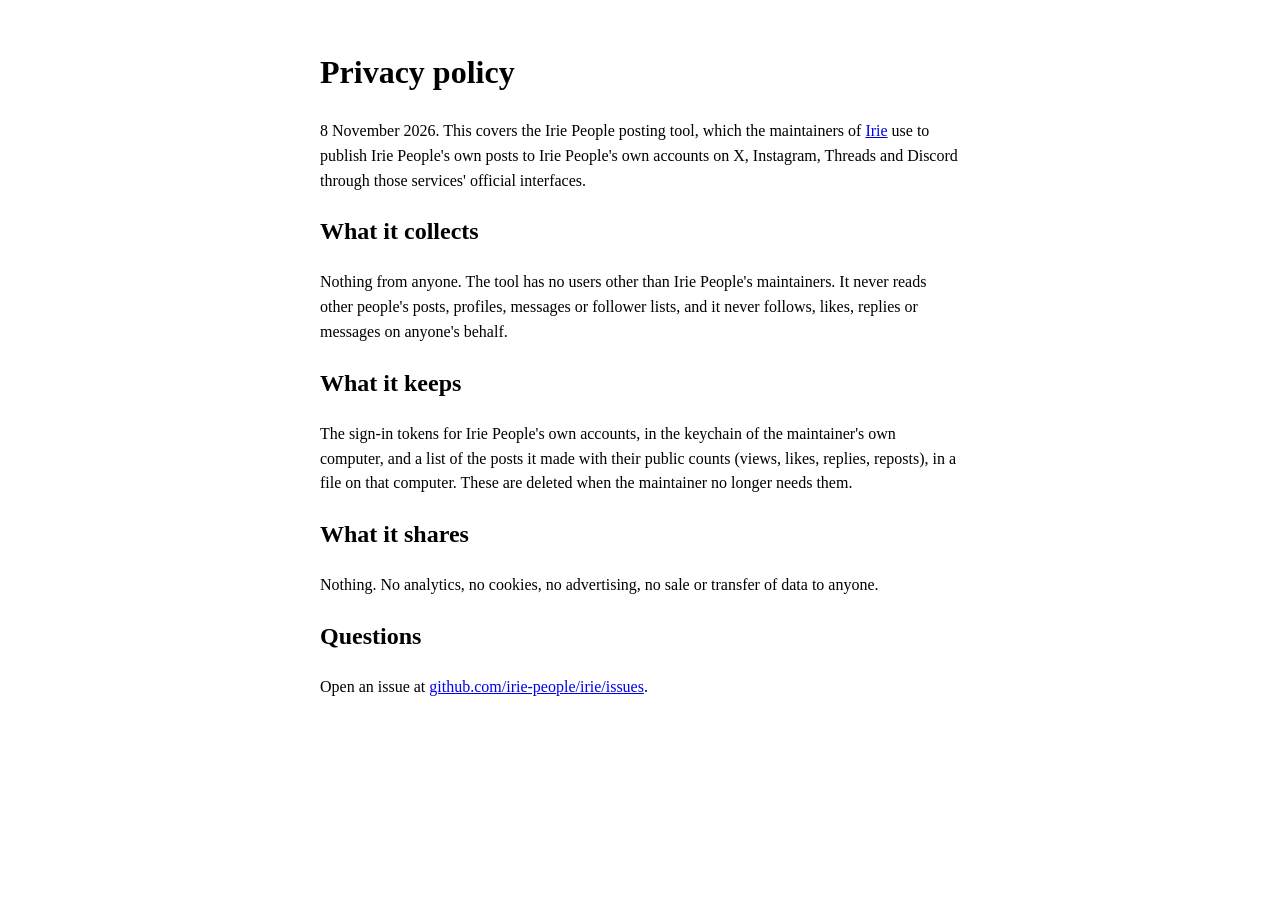
==== privacy/index.html @ 3991459d "feat: terms and privacy at /terms/ and /privacy/ Signed-off-by: Irie <0+irie-placeholder@users.norep" ====
<!doctype html>
<html lang="en">
<meta charset="utf-8">
<meta name="viewport" content="width=device-width, initial-scale=1">
<title>Privacy policy · Irie People</title>
<link rel="icon" href="favicon.svg">
<link rel="stylesheet" href="style.css">
<main style="max-width:40rem;margin:3rem auto;padding:0 1rem;line-height:1.55">
<h1>Privacy policy</h1>
<p>8 November 2026. This covers the Irie People posting tool, which the maintainers of <a href="https://github.com/irie-people/irie">Irie</a> use to publish Irie People's own posts to Irie People's own accounts on X, Instagram, Threads and Discord through those services' official interfaces.</p>
<h2>What it collects</h2>
<p>Nothing from anyone. The tool has no users other than Irie People's maintainers. It never reads other people's posts, profiles, messages or follower lists, and it never follows, likes, replies or messages on anyone's behalf.</p>
<h2>What it keeps</h2>
<p>The sign-in tokens for Irie People's own accounts, in the keychain of the maintainer's own computer, and a list of the posts it made with their public counts (views, likes, replies, reposts), in a file on that computer. These are deleted when the maintainer no longer needs them.</p>
<h2>What it shares</h2>
<p>Nothing. No analytics, no cookies, no advertising, no sale or transfer of data to anyone.</p>
<h2>Questions</h2>
<p>Open an issue at <a href="https://github.com/irie-people/irie/issues">github.com/irie-people/irie/issues</a>.</p>
</main>
</html>
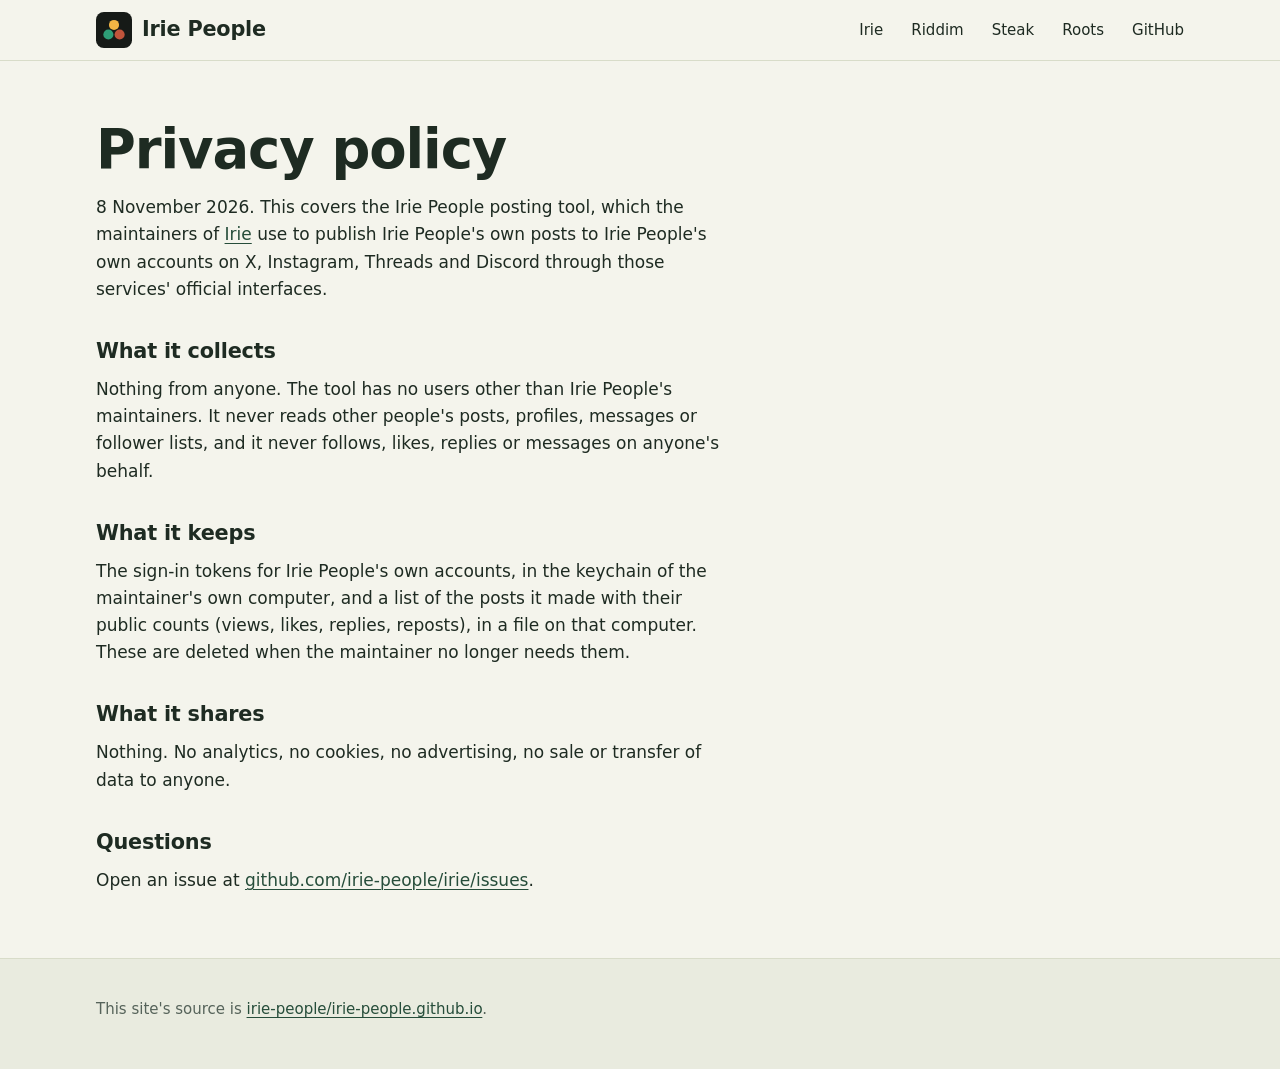
==== commit 462db8dc: "feat: draw the home page from Roots, and add Roots to the projects The page wears Roots' Evergreen p" ====
--- a/privacy/index.html
+++ b/privacy/index.html
@@ -1,11 +1,34 @@
 <!doctype html>
 <html lang="en">
+<head>
 <meta charset="utf-8">
 <meta name="viewport" content="width=device-width, initial-scale=1">
+<meta name="color-scheme" content="light dark">
 <title>Privacy policy · Irie People</title>
-<link rel="icon" href="favicon.svg">
-<link rel="stylesheet" href="style.css">
-<main style="max-width:40rem;margin:3rem auto;padding:0 1rem;line-height:1.55">
+<link rel="icon" href="/favicon.svg" type="image/svg+xml">
+<link rel="stylesheet" href="/style.css">
+</head>
+<body>
+<a class="skip" href="#main">Skip to the content</a>
+
+<header class="site-header">
+  <a class="brand" href="/">
+    <svg viewBox="0 0 64 64" aria-hidden="true" focusable="false"><rect width="64" height="64" rx="14" fill="#161A17"/><circle cx="32" cy="23" r="9" fill="#F2B544"/><circle cx="22" cy="40" r="9" fill="#2E9E77"/><circle cx="42" cy="40" r="9" fill="#C0543B"/></svg>
+    <span>Irie People</span>
+  </a>
+  <nav aria-label="Site">
+    <ul>
+      <li><a href="/irie/">Irie</a></li>
+      <li><a href="/riddim/">Riddim</a></li>
+      <li><a href="/steak/">Steak</a></li>
+      <li><a href="/roots/">Roots</a></li>
+      <li><a href="https://github.com/irie-people">GitHub</a></li>
+    </ul>
+  </nav>
+</header>
+
+<main id="main">
+<article class="prose">
 <h1>Privacy policy</h1>
 <p>8 November 2026. This covers the Irie People posting tool, which the maintainers of <a href="https://github.com/irie-people/irie">Irie</a> use to publish Irie People's own posts to Irie People's own accounts on X, Instagram, Threads and Discord through those services' official interfaces.</p>
 <h2>What it collects</h2>
@@ -16,5 +39,11 @@
 <p>Nothing. No analytics, no cookies, no advertising, no sale or transfer of data to anyone.</p>
 <h2>Questions</h2>
 <p>Open an issue at <a href="https://github.com/irie-people/irie/issues">github.com/irie-people/irie/issues</a>.</p>
+</article>
 </main>
+
+<footer class="site-footer">
+  <p>This site's source is <a href="https://github.com/irie-people/irie-people.github.io">irie-people/irie-people.github.io</a>.</p>
+</footer>
+</body>
 </html>
--- a/style.css
+++ b/style.css
@@ -0,0 +1,316 @@
+/* The irie-people home page. One stylesheet, no build step, no web fonts.
+
+   It draws from Roots, Irie People's design library
+   (github.com/irie-people/roots), as Irie's site does: its colours are the
+   roles of Roots' Evergreen palette, copied between the design: comments
+   exactly as Irie's site/style.css has them (Irie's tools/design.sh checks
+   that copy), and its parts follow Roots' components: one prominent button,
+   soft buttons and pills, cards a step up from the page with a hairline,
+   focus rings in the accent. Each project keeps its own colour in its mark.
+   The page follows the system's light or dark setting. */
+
+:root {
+  /* design: evergreen light */
+  --sidebar: #F4F4EC; --ground: #E9EBDF; --card: #FBFBF6; --panel: #F1F2E8; --field: #FDFDF9;
+  --edge: #D8DCC9; --hover: #F6F7EF; --selection: #DDE5D3; --needs-tint: #FBE5DC;
+  --ink: #1E2B22; --muted: #56635A;
+  --accent: #2F5D46; --accent-ink: #264D3A; --accent-fill: #9DB8A3; --on-accent: #1E2B22;
+  --needs: #892319; --done: #2C7043; --paused: #8C5500; --frozen: #00566B;
+  --sun: #D9A93F; --waves: #5E8A6E;
+  /* design: end */
+  color-scheme: light;
+
+  --page: var(--sidebar);
+  --foot: var(--ground);
+  --text: var(--ink);
+  --quiet: var(--muted);
+  --link: var(--accent-ink);
+  --line: var(--edge);
+  --line-strong: color-mix(in oklab, var(--muted) 70%, var(--edge));
+  --wash: color-mix(in srgb, var(--ink) 7%, transparent);
+
+  --font: -apple-system, BlinkMacSystemFont, "SF Pro Text", "Segoe UI Variable Text", "Segoe UI", system-ui, Roboto, "Helvetica Neue", Arial, "Noto Sans", sans-serif;
+  --round: ui-rounded, "SF Pro Rounded", -apple-system, BlinkMacSystemFont, "Segoe UI Variable Display", system-ui, Roboto, "Helvetica Neue", Arial, sans-serif;
+  --mono: ui-monospace, "SF Mono", SFMono-Regular, "Cascadia Mono", Menlo, Consolas, "Liberation Mono", "DejaVu Sans Mono", monospace;
+
+  --page-width: 68rem;
+  --measure: 40rem;
+  --gutter: 1.5rem;
+  --radius: 14px;
+  --radius-card: 18px;
+  --pill: 999px;
+  --ease: cubic-bezier(.2, .85, .25, 1);
+}
+
+@media (prefers-color-scheme: dark) {
+  :root {
+    /* design: evergreen dark */
+    --sidebar: #141C17; --ground: #0E1410; --card: #1C2620; --panel: #18221C; --field: #202B24;
+    --edge: #34443A; --hover: #25322A; --selection: #2A3D31; --needs-tint: #4A251C;
+    --ink: #ECF0E6; --muted: #B3BFB5;
+    --accent: #9CC5A1; --accent-ink: #B3D6B8; --accent-fill: #9CC5A1; --on-accent: #12201A;
+    --needs: #FF9585; --done: #B0F2B1; --paused: #EFC468; --frozen: #86E0FD;
+    --sun: #D9A93F; --waves: #9CC5A1;
+    /* design: end */
+    color-scheme: dark;
+    --line-strong: color-mix(in oklab, var(--muted) 55%, var(--edge));
+  }
+}
+
+/* Increase Contrast (Roots principles §7.1) */
+@media (prefers-contrast: more) {
+  :root {
+    --text: color-mix(in oklab, var(--ink) 65%, #000);
+    --quiet: color-mix(in oklab, var(--muted) 65%, #000);
+    --link: color-mix(in oklab, var(--accent-ink) 65%, #000);
+    --line: color-mix(in oklab, var(--edge) 60%, var(--ink));
+    --line-strong: var(--muted);
+  }
+}
+@media (prefers-contrast: more) and (prefers-color-scheme: dark) {
+  :root {
+    --text: color-mix(in oklab, var(--ink) 55%, #fff);
+    --quiet: color-mix(in oklab, var(--muted) 55%, #fff);
+    --link: color-mix(in oklab, var(--accent-ink) 55%, #fff);
+  }
+}
+
+/* Base */
+
+*, *::before, *::after { box-sizing: border-box; }
+
+html { -webkit-text-size-adjust: 100%; text-size-adjust: 100%; }
+
+body {
+  display: flex;
+  flex-direction: column;
+  min-height: 100vh;
+  margin: 0;
+  background: var(--page);
+  color: var(--text);
+  font: 1.0625rem/1.6 var(--font);
+  -webkit-font-smoothing: antialiased;
+}
+
+img, svg { max-width: 100%; }
+
+h1, h2, h3 { margin: 0; font-family: var(--round); font-weight: 600; line-height: 1.2; text-wrap: balance; }
+h1 { font-size: clamp(2.1rem, 1.2rem + 3.4vw, 3.4rem); letter-spacing: -0.02em; max-width: 20ch; }
+h2 { font-size: clamp(1.4rem, 1.15rem + 1vw, 1.75rem); letter-spacing: -0.01em; }
+h3 { font-size: 1.2rem; }
+p, ul, ol { margin: 0.75rem 0 0; max-width: var(--measure); }
+strong, b { font-weight: 600; }
+
+a { color: var(--link); text-decoration-thickness: 1px; text-underline-offset: 0.18em; }
+a:hover { text-decoration-thickness: 2px; }
+:focus-visible { outline: 2px solid var(--accent); outline-offset: 2px; border-radius: 4px; }
+
+code, pre, kbd { font-family: var(--mono); font-size: 0.875em; }
+:not(pre) > code { padding: 0.125rem 0.375rem; border-radius: 6px; background: var(--wash); }
+
+.skip {
+  position: absolute;
+  left: var(--gutter);
+  top: -4rem;
+  z-index: 20;
+  padding: 0.5rem 1rem;
+  border-radius: var(--pill);
+  background: var(--accent-fill);
+  color: var(--on-accent);
+  font-weight: 600;
+}
+.skip:focus { top: 0.75rem; }
+
+/* The frame: the bar, the page and the foot. The bar and the foot run the
+   whole width, their contents lined up with the page's. */
+
+.site-header,
+.site-footer {
+  padding-inline: max(var(--gutter), calc((100% - var(--page-width)) / 2));
+}
+
+.site-header {
+  display: flex;
+  flex-wrap: wrap;
+  align-items: center;
+  justify-content: space-between;
+  gap: 0.5rem 1.5rem;
+  padding-block: 0.75rem;
+  border-bottom: 1px solid var(--line);
+  background: var(--page);
+}
+
+.brand {
+  display: inline-flex;
+  align-items: center;
+  gap: 0.625rem;
+  color: var(--text);
+  font-family: var(--round);
+  font-size: 1.3rem;
+  font-weight: 600;
+  letter-spacing: -0.01em;
+  text-decoration: none;
+}
+.brand svg { width: 2.25rem; height: 2.25rem; flex: none; }
+
+.site-header ul {
+  display: flex;
+  flex-wrap: wrap;
+  gap: 0.25rem;
+  margin: 0 -0.75rem;
+  padding: 0;
+  list-style: none;
+  max-width: none;
+}
+.site-header nav a {
+  display: inline-flex;
+  align-items: center;
+  min-height: 2.25rem;
+  padding: 0 0.75rem;
+  border-radius: var(--pill);
+  color: var(--text);
+  font-size: 0.9375rem;
+  text-decoration: none;
+  transition: background-color .15s var(--ease);
+}
+.site-header nav a:hover { background: var(--wash); }
+.site-header nav a[aria-current="page"] { background: var(--selection); font-weight: 600; }
+
+@media (min-width: 48rem) {
+  .site-header {
+    position: sticky;
+    top: 0;
+    z-index: 10;
+    background: color-mix(in srgb, var(--page) 88%, transparent);
+    -webkit-backdrop-filter: saturate(1.2) blur(12px);
+    backdrop-filter: saturate(1.2) blur(12px);
+  }
+  [id] { scroll-margin-top: 5.5rem; }
+}
+
+/* The page fills the window, so a short page keeps its foot at the bottom */
+main {
+  flex: 1 0 auto;
+  width: 100%;
+  max-width: calc(var(--page-width) + 2 * var(--gutter));
+  margin: 0 auto;
+  padding: 0 var(--gutter) 4rem;
+}
+
+section { padding: 3.5rem 0 0; }
+
+.site-footer {
+  padding-block: 2rem 3rem;
+  border-top: 1px solid var(--line);
+  background: var(--foot);
+  color: var(--quiet);
+  font-size: 0.9375rem;
+}
+.site-footer p { margin: 0.375rem 0 0; max-width: 46rem; }
+
+/* Links to the other irie-people sites. The same rules are in the base
+   stylesheet of Irie, Riddim and Steak, so they keep their values here
+   until those change with them. */
+.family { display: flex; flex-wrap: wrap; align-items: center; gap: 0.3rem 0.9rem; margin: 0 0 0.8rem; }
+.family strong { color: var(--ink); }
+.family a { display: inline-flex; align-items: center; gap: 0.35rem; }
+.family .dot { width: 0.7rem; height: 0.7rem; border-radius: 3px; display: inline-block; }
+.dot.irie { background: #1E5A42; }
+.dot.riddim { background: #1F1F24; box-shadow: inset 0 -0.25rem 0 #F2B544; }
+.dot.steak { background: #7A2E1F; }
+.dot.roots { background: #1C2620; box-shadow: inset 0 -0.25rem 0 #9CC5A1; }
+@media (prefers-color-scheme: dark) {
+  .dot.riddim { background: #34343C; }
+  .dot.roots { background: #34443A; }
+}
+
+/* Buttons (Roots components §3.6): one prominent button in the accent's
+   fill, and soft ones on a card with a hairline, round and 48 px tall. */
+
+.actions { display: flex; flex-wrap: wrap; gap: 0.75rem; margin-top: 2rem; }
+.button {
+  display: inline-flex;
+  align-items: center;
+  justify-content: center;
+  min-height: 3rem;
+  padding: 0 1.5rem;
+  border-radius: var(--pill);
+  background: var(--accent-fill);
+  color: var(--on-accent);
+  font-weight: 600;
+  line-height: 1.25;
+  text-decoration: none;
+  transition: background-color .15s var(--ease);
+}
+.button:hover { background: color-mix(in oklab, var(--accent-fill) 86%, var(--ink)); color: var(--on-accent); }
+.button.quiet { background: var(--card); color: var(--text); box-shadow: inset 0 0 0 1px var(--line); }
+.button.quiet:hover { background: var(--hover); box-shadow: inset 0 0 0 1px var(--line-strong); }
+
+/* The home page */
+
+.hero { padding: 4.5rem 0 1rem; }
+.lede { margin-top: 1.25rem; color: var(--quiet); font-size: 1.2rem; max-width: 36rem; }
+
+/* The projects: a card each, flat, with its own mark beside its name */
+.cards {
+  display: grid;
+  grid-template-columns: repeat(auto-fit, minmax(min(100%, 26rem), 1fr));
+  gap: 1rem;
+  margin: 1.5rem 0 0;
+  padding: 0;
+  list-style: none;
+  max-width: none;
+}
+.card {
+  display: grid;
+  grid-template-columns: auto minmax(0, 1fr);
+  align-items: center;
+  align-content: start;
+  gap: 0 0.875rem;
+  height: 100%;
+  padding: 1.25rem 1.375rem 1.375rem;
+  border-radius: var(--radius-card);
+  background: var(--card);
+  box-shadow: inset 0 0 0 1px var(--line);
+}
+.card > svg { width: 2.75rem; height: 2.75rem; border-radius: 0.6rem; box-shadow: 0 0 0 1px var(--line); }
+.card h3 { font-size: 1.35rem; }
+.card > p, .card > .links { grid-column: 1 / -1; }
+.card h3 a { color: var(--text); text-decoration: none; }
+.card h3 a:hover { text-decoration: underline; text-decoration-thickness: 2px; }
+.card p { margin-top: 0.875rem; color: var(--quiet); }
+.links { display: flex; flex-wrap: wrap; gap: 0.25rem 1.25rem; margin: 0.875rem 0 0; padding: 0; list-style: none; font-weight: 600; font-size: 0.9375rem; }
+
+/* How they fit: four short lines */
+.fit {
+  display: grid;
+  grid-template-columns: repeat(auto-fit, minmax(min(100%, 14rem), 1fr));
+  gap: 1.25rem 2rem;
+  margin: 1.5rem 0 0;
+  padding: 1.5rem 0 0;
+  border-top: 1px solid var(--line);
+  list-style: none;
+  max-width: none;
+}
+.fit li { color: var(--quiet); }
+.fit strong { display: block; margin-bottom: 0.25rem; color: var(--text); font-family: var(--round); font-size: 1.1rem; }
+
+/* A page of plain text: the 404, the policies */
+.prose { max-width: var(--measure); padding-top: 3.5rem; }
+.prose h2 { margin-top: 2.25rem; font-size: 1.3rem; }
+
+@media (max-width: 40rem) {
+  :root { --gutter: 1rem; }
+  body { font-size: 1rem; }
+  .hero { padding-top: 2.5rem; }
+  .lede { font-size: 1.1rem; }
+  .site-header ul { margin-inline: -0.625rem; }
+  .site-header nav a { padding: 0 0.625rem; }
+}
+
+@media (prefers-reduced-motion: no-preference) {
+  html { scroll-behavior: smooth; }
+}
+@media (prefers-reduced-motion: reduce) {
+  *, *::before, *::after { transition: none !important; }
+}
